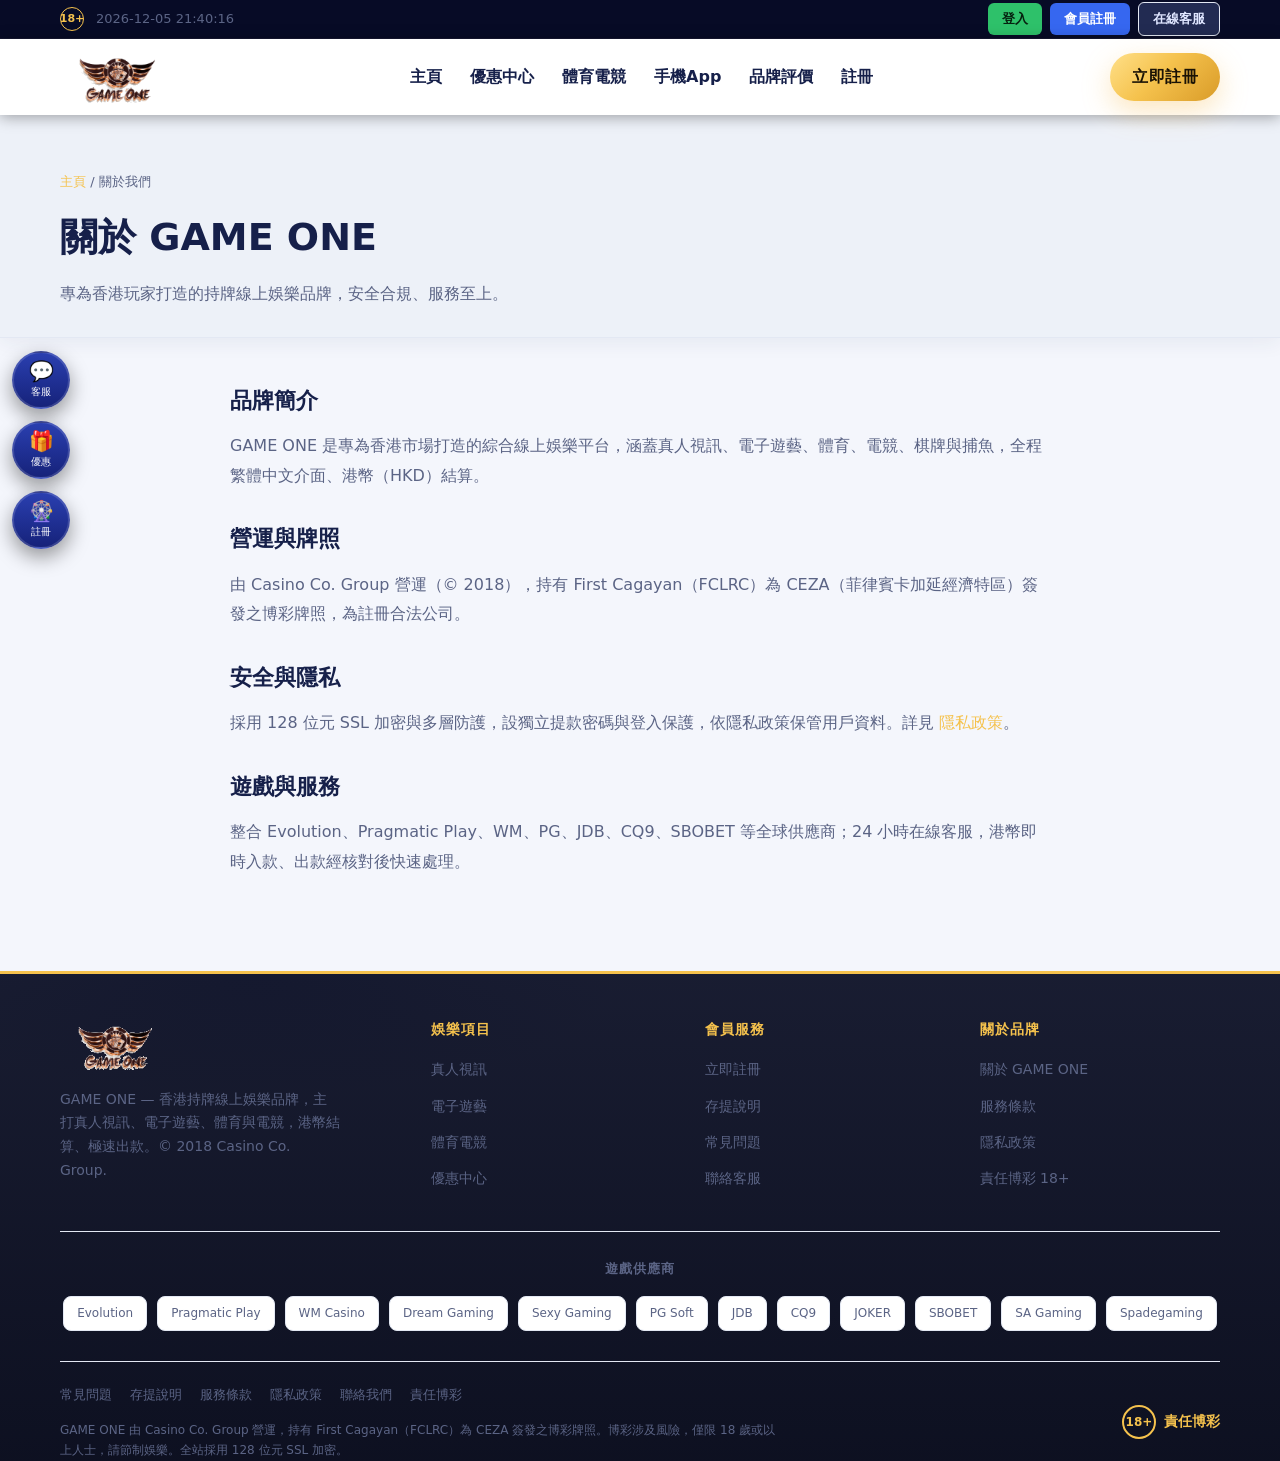
==== about-us/index.html @ ad7b5002 "1" ====
<!DOCTYPE html>
<html lang="zh-Hant-HK">
<head>
  <meta charset="UTF-8">
  <meta name="viewport" content="width=device-width, initial-scale=1.0">
  <title>關於 GAME ONE｜品牌與牌照 | GAME ONE</title>
  <meta name="description" content="關於 GAME ONE：Casino Co. Group 營運（© 2018），持 FCLRC/CEZA 牌照，128 位元加密，真人、體育、電競多元覆蓋。">
  <meta name="theme-color" content="#070707">
  <link rel="icon" type="image/png" href="/assets/img/favicon.png">
  <link rel="apple-touch-icon" href="/assets/img/favicon.png">
  <link rel="stylesheet" href="/style.css">
</head>
<body class="light">
  <div class="topbar"><div class="container topbar-in">
    <div class="tb-left"><span class="tb-18">18+</span><span class="tb-time" id="tbTime">&nbsp;</span></div>
    <div class="tb-right">
      <a href="https://g1vip.com/play-and-win/" class="tb-btn login" target="_blank" rel="nofollow noopener">登入</a>
      <a href="/register/" class="tb-btn reg">會員註冊</a>
      <a href="/contact/" class="tb-btn cs">在線客服</a>
    </div>
  </div></div>
  <header class="site-header"><div class="container nav">
    <a class="logo" href="/" aria-label="GAME ONE 首頁"><img src="/assets/img/logo.png" alt="GAME ONE"></a>
    <nav><ul class="nav-links" id="navLinks">
      <li><a href="/">主頁</a></li>
      <li><a href="/bonus/">優惠中心</a></li>
      <li><a href="/esports/">體育電競</a></li>
      <li><a href="/app/">手機App</a></li>
      <li><a href="/review/">品牌評價</a></li>
      <li><a href="/register/">註冊</a></li>
    </ul></nav>
    <a href="/register/" class="btn btn-gold btn-reg-top">立即註冊</a>
    <button class="nav-toggle" id="navToggle" aria-label="選單">☰</button>
  </div></header>
  <div class="side-rail">
    <a class="sr" href="https://g1vip.com/play-and-win/" target="_blank" rel="nofollow noopener" title="在線客服"><span>💬</span><small>客服</small></a>
    <a class="sr" href="/bonus/" title="優惠中心"><span>🎁</span><small>優惠</small></a>
    <a class="sr" href="/register/" title="會員註冊"><span>🎡</span><small>註冊</small></a>
  </div>
  <div class="mbar">
    <a href="https://g1vip.com/play-and-win/" target="_blank" rel="nofollow noopener">登入</a>
    <a href="/register/" class="reg">會員註冊</a>
    <a href="/contact/">客服</a>
  </div>
  <main id="main">
  <section class="doc-head"><div class="container"><div class="breadcrumb"><a href="/">主頁</a> / 關於我們</div><h1>關於 GAME ONE</h1><p>專為香港玩家打造的持牌線上娛樂品牌，安全合規、服務至上。</p></div></section>
  <div class="doc"><div class="container"><h2>品牌簡介</h2><p>GAME ONE 是專為香港市場打造的綜合線上娛樂平台，涵蓋真人視訊、電子遊藝、體育、電競、棋牌與捕魚，全程繁體中文介面、港幣（HKD）結算。</p>
<h2>營運與牌照</h2><p>由 Casino Co. Group 營運（© 2018），持有 First Cagayan（FCLRC）為 CEZA（菲律賓卡加延經濟特區）簽發之博彩牌照，為註冊合法公司。</p>
<h2>安全與隱私</h2><p>採用 128 位元 SSL 加密與多層防護，設獨立提款密碼與登入保護，依隱私政策保管用戶資料。詳見 <a href="/privacy/">隱私政策</a>。</p>
<h2>遊戲與服務</h2><p>整合 Evolution、Pragmatic Play、WM、PG、JDB、CQ9、SBOBET 等全球供應商；24 小時在線客服，港幣即時入款、出款經核對後快速處理。</p></div></div>
  </main>
  <footer class="site-footer"><div class="container">
    <div class="footer-top">
      <div class="footer-brand">
        <img src="/assets/img/logo.png" alt="GAME ONE" style="height:54px;width:auto;">
        <p>GAME ONE — 香港持牌線上娛樂品牌，主打真人視訊、電子遊藝、體育與電競，港幣結算、極速出款。© 2018 Casino Co. Group.</p>
      </div>
      <div class="footer-col"><h2>娛樂項目</h2><ul>
        <li><a href="/">真人視訊</a></li><li><a href="/">電子遊藝</a></li>
        <li><a href="/esports/">體育電競</a></li><li><a href="/bonus/">優惠中心</a></li>
      </ul></div>
      <div class="footer-col"><h2>會員服務</h2><ul>
        <li><a href="/register/">立即註冊</a></li><li><a href="/banking/">存提說明</a></li>
        <li><a href="/faq/">常見問題</a></li><li><a href="/contact/">聯絡客服</a></li>
      </ul></div>
      <div class="footer-col"><h2>關於品牌</h2><ul>
        <li><a href="/about-us/">關於 GAME ONE</a></li><li><a href="/terms/">服務條款</a></li>
        <li><a href="/privacy/">隱私政策</a></li><li><a href="/responsible/">責任博彩 18+</a></li>
      </ul></div>
    </div>
    <div class="partners"><h2>遊戲供應商</h2><div class="partners-row">
      <span>Evolution</span><span>Pragmatic Play</span><span>WM Casino</span><span>Dream Gaming</span>
      <span>Sexy Gaming</span><span>PG Soft</span><span>JDB</span><span>CQ9</span>
      <span>JOKER</span><span>SBOBET</span><span>SA Gaming</span><span>Spadegaming</span>
    </div></div>
    <div class="footer-bottom">
      <div class="foot-inner">
        <div class="footer-links">
          <a href="/faq/">常見問題</a><a href="/banking/">存提說明</a><a href="/terms/">服務條款</a><a href="/privacy/">隱私政策</a><a href="/contact/">聯絡我們</a><a href="/responsible/">責任博彩</a>
        </div>
        <p class="legal">GAME ONE 由 Casino Co. Group 營運，持有 First Cagayan（FCLRC）為 CEZA 簽發之博彩牌照。博彩涉及風險，僅限 18 歲或以上人士，請節制娛樂。全站採用 128 位元 SSL 加密。</p>
      </div>
      <span class="age"><span class="badge18">18+</span> 責任博彩</span>
    </div>
  </div></footer>
  <script>
    var nt=document.getElementById('navToggle');
    if(nt) nt.addEventListener('click',function(){document.body.classList.toggle('menu-open');});
    document.querySelectorAll('#navLinks a').forEach(function(a){a.addEventListener('click',function(){document.body.classList.remove('menu-open');});});
    var navEl=document.querySelector('.nav nav');
    if(navEl) navEl.addEventListener('click',function(e){if(e.target===navEl)document.body.classList.remove('menu-open');});
    (function(){var el=document.getElementById('tbTime');if(!el)return;function p(n){return(n<10?'0':'')+n;}
      function tick(){var d=new Date();el.textContent=d.getFullYear()+'-'+p(d.getMonth()+1)+'-'+p(d.getDate())+' '+p(d.getHours())+':'+p(d.getMinutes())+':'+p(d.getSeconds());}
      tick();setInterval(tick,1000);})();
    (function(){var bm=document.getElementById('bmodal');if(!bm)return;
      function close(){bm.classList.remove('on');document.body.style.overflow='';}
      function esc(s){var d=document.createElement('div');d.textContent=s||'';return d.innerHTML;}
      document.querySelectorAll('.bbanner').forEach(function(c){c.addEventListener('click',function(){
        document.getElementById('bmodalImg').src=c.getAttribute('data-img');
        document.getElementById('bmodalTitle').textContent=c.getAttribute('data-title');
        document.getElementById('bmodalMeta').innerHTML=
          '<div class="bd-row"><b>活動對象</b><span>'+esc(c.getAttribute('data-target'))+'</span></div>'+
          '<div class="bd-row"><b>活動時間</b><span>'+esc(c.getAttribute('data-time'))+'</span></div>'+
          '<div class="bd-row"><b>活動內容</b><span>'+esc(c.getAttribute('data-content'))+'</span></div>'+
          '<div class="bd-row"><b>活動規則</b><span>'+esc(c.getAttribute('data-rules'))+'</span></div>';
        bm.classList.add('on');document.body.style.overflow='hidden';});});
      document.getElementById('bmodalX').addEventListener('click',close);
      bm.addEventListener('click',function(e){if(e.target===bm)close();});})();
  </script>
</body>
</html>
---- style.css ----
/* =========================================================
   Gameone — 香港線上娛樂平台
   品牌風格：深色 + 金橙強調（參考 beton.ua「Територія гри」深色運動-高級風）
   語言：繁體中文（粵語市場 / 香港）
   ========================================================= */

:root {
  --bg:          #0a1030;
  --bg-2:        #0c1238;
  --bg-3:        #111a4a;
  --card:        #141d47;
  --card-2:      #1b2559;
  --line:        #2b366b;
  --text:        #eef1fb;
  --muted:       #9aa6cf;
  --gold:        #f5c24d;
  --gold-2:      #ffe089;
  --gold-3:      #d99b28;
  --accent:      #ff6a2b;
  --red:         #e2323f;
  --red-2:       #b31824;
  --green:       #35c281;
  --topbar:      #070b26;
  --header:      #ffffff;
  --ink:         #16204a;
  --radius:      14px;
  --radius-sm:   10px;
  --shadow:      0 18px 40px rgba(0,0,0,.45);
  --grad-gold:   linear-gradient(135deg, var(--gold-2), var(--gold) 45%, var(--gold-3));
  --grad-dark:   linear-gradient(180deg, #10101a, #07070b);
  --maxw:        1200px;
  --font:        "Noto Sans HK","PingFang HK","Microsoft JhengHei","Segoe UI",system-ui,-apple-system,sans-serif;
}

* { box-sizing: border-box; margin: 0; padding: 0; }

html { scroll-behavior: smooth; }

body {
  font-family: var(--font);
  background: linear-gradient(180deg, #0b1236 0%, #0a1030 40%, #080d26 100%) fixed;
  color: var(--text);
  line-height: 1.7;
  -webkit-font-smoothing: antialiased;
  overflow-x: hidden;
}

img { max-width: 100%; display: block; }
a { color: inherit; text-decoration: none; }

.container { width: 100%; max-width: var(--maxw); margin: 0 auto; padding: 0 20px; }

.section { padding: 60px 0; position: relative; }
.section:nth-child(even) { background: rgba(255,255,255,.015); }

.section-head { text-align: center; margin-bottom: 42px; }
.section-head .eyebrow {
  display: inline-block; font-size: 13px; letter-spacing: 3px; font-weight: 700;
  color: var(--gold); text-transform: uppercase; margin-bottom: 12px;
}
.section-head h2 {
  font-size: clamp(26px, 4vw, 40px); font-weight: 900; letter-spacing: 1px;
}
.section-head h2 span { color: var(--gold); }
.section-head p { color: var(--muted); max-width: 640px; margin: 14px auto 0; font-size: 16px; }

/* ---------- Buttons ---------- */
.btn {
  display: inline-flex; align-items: center; justify-content: center; gap: 8px;
  font-weight: 800; font-size: 16px; letter-spacing: .5px;
  padding: 14px 30px; border-radius: 999px; border: none; cursor: pointer;
  transition: transform .18s ease, box-shadow .18s ease, filter .18s ease;
  white-space: nowrap;
}
.btn-gold { background: var(--grad-gold); color: #1a1205; box-shadow: 0 10px 28px rgba(245,182,74,.35); }
.btn-gold:hover { transform: translateY(-2px); filter: brightness(1.06); box-shadow: 0 16px 34px rgba(245,182,74,.5); }
.btn-ghost { background: transparent; color: var(--text); border: 1.5px solid var(--line); }
.btn-ghost:hover { border-color: var(--gold); color: var(--gold); }
.btn-lg { padding: 17px 40px; font-size: 18px; }

/* ---------- Top utility bar ---------- */
.topbar { background: var(--topbar); border-bottom: 1px solid rgba(255,255,255,.06); font-size: 13px; }
.topbar-in { display: flex; align-items: center; justify-content: space-between; height: 38px; }
.tb-left { display: flex; align-items: center; gap: 12px; color: var(--muted); }
.tb-18 { display: inline-flex; align-items: center; justify-content: center; width: 24px; height: 24px; border-radius: 50%;
  border: 1.5px solid var(--gold); color: var(--gold); font-size: 11px; font-weight: 800; }
.tb-time { color: var(--muted); font-variant-numeric: tabular-nums; }
.tb-right { display: flex; align-items: center; gap: 8px; }
.tb-btn { padding: 5px 14px; border-radius: 6px; font-weight: 700; font-size: 13px; transition: filter .15s, transform .15s; }
.tb-btn:hover { filter: brightness(1.08); transform: translateY(-1px); }
.tb-btn.login { background: #2ec16a; color: #06210f; }
.tb-btn.reg { background: #3667f0; color: #fff; }
.tb-btn.cs { background: #222b52; color: #dfe6ff; border: 1px solid var(--line); }

/* ---------- White main header ---------- */
.site-header { position: sticky; top: 0; z-index: 50; background: var(--header);
  box-shadow: 0 2px 14px rgba(0,0,0,.35); }
.nav { display: flex; align-items: center; gap: 20px; height: 76px; }
.nav .logo { flex: none; }
.nav .logo img { height: 56px; width: auto; }
.nav nav { flex: 1; display: flex; justify-content: center; }
.nav-links { display: flex; gap: 4px; list-style: none; flex-wrap: wrap; justify-content: center; }
.nav-links a { display: block; padding: 8px 12px; border-radius: 8px; font-size: 16px; color: var(--ink);
  font-weight: 700; transition: color .15s, background .15s; white-space: nowrap; }
.nav-links a:hover { color: var(--red); background: rgba(226,50,63,.08); }
.btn-reg-top { flex: none; padding: 10px 22px; }
.nav-toggle { display: none; background: none; border: none; color: var(--ink); font-size: 28px; cursor: pointer; flex: none; }

/* ---------- Hero ---------- */
.hero {
  position: relative; min-height: 620px; display: flex; align-items: center;
  background:
    linear-gradient(105deg, rgba(7,7,7,.94) 32%, rgba(7,7,7,.55) 70%, rgba(7,7,7,.25)),
    radial-gradient(1200px 600px at 80% 10%, rgba(245,182,74,.16), transparent 60%),
    url("assets/img/hero-bg.webp") center/cover no-repeat, var(--grad-dark);
  border-bottom: 1px solid var(--line);
}
.hero-inner { max-width: 640px; padding: 60px 0; }
.hero .badge {
  display: inline-flex; align-items: center; gap: 8px; font-size: 13px; font-weight: 700;
  color: var(--gold-2); background: rgba(245,182,74,.1); border: 1px solid rgba(245,182,74,.3);
  padding: 7px 16px; border-radius: 999px; margin-bottom: 22px;
}
.hero h1 { font-size: clamp(34px, 6vw, 60px); line-height: 1.1; font-weight: 900; letter-spacing: 1px; }
.hero h1 .g { color: var(--gold); }
.hero .lead { color: var(--muted); font-size: 18px; margin: 22px 0 12px; }
.hero .hero-actions { display: flex; gap: 14px; flex-wrap: wrap; margin-top: 26px; }
.hero .hero-note { margin-top: 18px; font-size: 13px; color: var(--muted); }

.hero-stats { display: flex; gap: 30px; margin-top: 40px; flex-wrap: wrap; }
.hero-stats .stat .n { font-size: 28px; font-weight: 900; color: var(--gold); }
.hero-stats .stat .l { font-size: 13px; color: var(--muted); }

/* ---------- Trust strip ---------- */
.trust { background: var(--bg-2); border-bottom: 1px solid var(--line); padding: 20px 0; }
.trust-row { display: flex; flex-wrap: wrap; align-items: center; justify-content: center; gap: 14px 30px; }
.trust-item { display: flex; align-items: center; gap: 9px; font-size: 14px; color: var(--muted); font-weight: 600; }
.trust-item .ic { color: var(--gold); font-size: 18px; }

/* ---------- Description / About ---------- */
.about-grid { display: grid; grid-template-columns: 1.15fr .85fr; gap: 44px; align-items: center; }
.about-copy h2, .about-copy h3 { font-size: 24px; margin-bottom: 14px; }
.about-copy p { color: var(--muted); margin-bottom: 16px; }
.about-copy .chips { display: flex; flex-wrap: wrap; gap: 10px; margin-top: 18px; }
.chip { font-size: 13px; font-weight: 700; color: var(--gold-2); background: rgba(245,182,74,.08);
  border: 1px solid rgba(245,182,74,.25); padding: 7px 14px; border-radius: 999px; }
.about-media { border-radius: var(--radius); overflow: hidden; box-shadow: var(--shadow); border: 1px solid var(--line);
  aspect-ratio: 4/3; background: linear-gradient(135deg,#1a1a24,#0c0c12); }
.about-media img { width: 100%; height: 100%; object-fit: cover; }
.about-panel { display: flex; align-items: center; justify-content: center;
  background: radial-gradient(600px 300px at 30% 20%, rgba(245,182,74,.16), transparent 60%), linear-gradient(135deg,#1a1a24,#0c0c12); }
.about-panel-inner { text-align: center; padding: 30px; width: 100%; }
.about-logo { height: 58px; margin: 0 auto 26px; width: auto; }
.about-panel-stats { display: grid; grid-template-columns: 1fr 1fr; gap: 16px; }
.about-panel-stats div { background: rgba(255,255,255,.03); border: 1px solid var(--line); border-radius: 12px; padding: 16px 10px; }
.about-panel-stats b { display: block; font-size: 22px; color: var(--gold); font-weight: 900; }
.about-panel-stats small { color: var(--muted); font-size: 12px; }

.feature-grid { display: grid; grid-template-columns: repeat(4,1fr); gap: 18px; margin-top: 50px; }
.feature { background: var(--card); border: 1px solid var(--line); border-radius: var(--radius); padding: 26px 22px; transition: border-color .2s, transform .2s; }
.feature:hover { border-color: rgba(245,182,74,.5); transform: translateY(-4px); }
.feature .ic { width: 46px; height: 46px; border-radius: 12px; background: var(--grad-gold); color: #1a1205;
  display: flex; align-items: center; justify-content: center; font-size: 22px; font-weight: 900; margin-bottom: 16px; }
.feature h3 { font-size: 17px; margin-bottom: 8px; }
.feature p { font-size: 14px; color: var(--muted); }

/* ---------- Live casino ---------- */
.live-wrap { display: grid; grid-template-columns: .95fr 1.05fr; gap: 44px; align-items: center; }
.live-media { position: relative; border-radius: var(--radius); overflow: hidden; box-shadow: var(--shadow);
  border: 1px solid var(--line); aspect-ratio: 16/11; background: linear-gradient(135deg,#20141b,#0c0c12); }
.live-media img { width: 100%; height: 100%; object-fit: cover; }
.live-media .play { position: absolute; inset: 0; display: flex; align-items: center; justify-content: center; }
.live-media .play span { width: 74px; height: 74px; border-radius: 50%; background: rgba(245,182,74,.92); color:#1a1205;
  display: flex; align-items: center; justify-content: center; font-size: 26px; box-shadow: 0 0 0 12px rgba(245,182,74,.18); }
.live-copy h2, .live-copy h3 { font-size: 26px; margin-bottom: 12px; }
.live-copy p { color: var(--muted); margin-bottom: 20px; }
.provider-grid { display: grid; grid-template-columns: repeat(3,1fr); gap: 12px; }
.provider { background: var(--card-2); border: 1px solid var(--line); border-radius: var(--radius-sm);
  padding: 14px 10px; text-align: center; font-weight: 700; font-size: 14px; color: var(--text); transition: .2s; }
.provider:hover { border-color: var(--gold); color: var(--gold); }
.provider small { display: block; color: var(--muted); font-weight: 500; font-size: 12px; margin-top: 2px; }

/* ---------- Slots ---------- */
.slots-grid { display: grid; grid-template-columns: repeat(4,1fr); gap: 18px; }
.slot-card { background: var(--card); border: 1px solid var(--line); border-radius: var(--radius);
  overflow: hidden; transition: transform .2s, border-color .2s; }
.slot-card:hover { transform: translateY(-6px); border-color: var(--gold); }
.slot-thumb { aspect-ratio: 3/4; background: linear-gradient(135deg,#241a10,#0e0e14); position: relative; overflow: hidden; }
.slot-thumb img { width: 100%; height: 100%; object-fit: cover; }
.slot-thumb .rank { position: absolute; top: 10px; left: 10px; background: var(--grad-gold); color:#1a1205;
  font-weight: 900; font-size: 13px; width: 30px; height: 30px; border-radius: 8px; display: flex; align-items: center; justify-content: center; }
.slot-thumb .hot { position: absolute; top: 10px; right: 10px; background: var(--accent); color: #fff;
  font-size: 11px; font-weight: 800; padding: 4px 9px; border-radius: 999px; }
.slot-body { padding: 14px 16px; }
.slot-body h3 { font-size: 16px; }
.slot-body .prov { font-size: 12px; color: var(--muted); margin-top: 2px; }
.slot-body .rtp { margin-top: 10px; font-size: 12px; color: var(--green); font-weight: 700; }
.slots-more { text-align: center; margin-top: 36px; }
.provider-strip { display: flex; flex-wrap: wrap; gap: 10px; justify-content: center; margin-top: 34px; }
.provider-strip .p { font-size: 13px; font-weight: 700; color: var(--muted); background: var(--card-2);
  border: 1px solid var(--line); padding: 8px 16px; border-radius: 999px; }

/* ---------- Bonuses ---------- */
.bonus-grid { display: grid; grid-template-columns: repeat(3,1fr); gap: 22px; }
.bonus-card { position: relative; background: var(--card); border: 1px solid var(--line); border-radius: var(--radius);
  padding: 0; overflow: hidden; display: flex; flex-direction: column; transition: transform .2s, border-color .2s; }
.bonus-card:hover { transform: translateY(-5px); border-color: rgba(245,182,74,.55); }
.bonus-card.featured { border-color: var(--gold); box-shadow: 0 0 0 1px var(--gold), var(--shadow); }
.bonus-media { aspect-ratio: 16/8; background: linear-gradient(135deg,#2a1c0d,#0e0e14); position: relative; }
.bonus-media img { width: 100%; height: 100%; object-fit: cover; }
.bonus-media .tag { position: absolute; top: 12px; left: 12px; background: var(--grad-gold); color:#1a1205;
  font-size: 12px; font-weight: 800; padding: 5px 12px; border-radius: 999px; }
.bonus-body { padding: 22px 22px 26px; display: flex; flex-direction: column; flex: 1; }
.bonus-body h3 { font-size: 19px; margin-bottom: 6px; }
.bonus-body .amt { font-size: 30px; font-weight: 900; color: var(--gold); margin: 6px 0 10px; }
.bonus-body p { font-size: 14px; color: var(--muted); flex: 1; }
.bonus-body .btn { margin-top: 18px; width: 100%; }

.cashback { margin-top: 36px; background: var(--card-2); border: 1px solid var(--line); border-radius: var(--radius); padding: 26px 28px; }
.cashback h3 { font-size: 18px; margin-bottom: 16px; text-align: center; }
.cashback-row { display: flex; flex-wrap: wrap; gap: 16px; justify-content: center; }
.cashback-item { text-align: center; padding: 8px 20px; }
.cashback-item .n { font-size: 26px; font-weight: 900; color: var(--gold); }
.cashback-item .l { font-size: 13px; color: var(--muted); }

/* ---------- Promo codes ---------- */
.promo-grid { display: grid; grid-template-columns: repeat(3,1fr); gap: 18px; }
.promo-card { background: linear-gradient(135deg, var(--card-2), var(--card)); border: 1px dashed rgba(245,182,74,.5);
  border-radius: var(--radius); padding: 24px; text-align: center; position: relative; }
.promo-card .label { font-size: 13px; color: var(--muted); font-weight: 600; }
.promo-card .code { font-size: 26px; font-weight: 900; letter-spacing: 2px; color: var(--gold-2);
  margin: 12px 0; font-family: "Courier New", monospace; }
.promo-card .desc { font-size: 13px; color: var(--muted); margin-bottom: 16px; min-height: 40px; }
.promo-card .copy { background: transparent; border: 1.5px solid var(--gold); color: var(--gold); border-radius: 999px;
  padding: 9px 22px; font-weight: 700; cursor: pointer; transition: .18s; }
.promo-card .copy:hover { background: var(--gold); color: #1a1205; }
.promo-note { text-align: center; color: var(--muted); font-size: 13px; margin-top: 22px; }
.promo-card .step-no { font-size: 34px; font-weight: 900; color: var(--gold-2); font-family: "Courier New", monospace; margin-bottom: 6px; }
.promo-card h3 { font-size: 18px; margin-bottom: 8px; }
.promo-list { display: grid; grid-template-columns: repeat(3,1fr); gap: 16px; }
.promo-item { text-align: left; padding: 14px 16px; background: rgba(255,255,255,.03); border: 1px solid var(--line); border-radius: var(--radius-sm); }
.promo-item b { display: block; color: var(--gold); font-size: 15px; margin-bottom: 5px; }
.promo-item span { color: var(--muted); font-size: 13px; line-height: 1.55; }
@media (max-width: 960px) { .promo-list { grid-template-columns: 1fr; } }

/* ---------- Mobile ---------- */
.mobile-wrap { display: grid; grid-template-columns: 1fr 1fr; gap: 44px; align-items: center; }
.mobile-copy h2, .mobile-copy h3 { font-size: 28px; margin-bottom: 14px; }
.mobile-copy p { color: var(--muted); margin-bottom: 22px; }
.mobile-list { list-style: none; display: flex; flex-direction: column; gap: 14px; margin-bottom: 26px; }
.mobile-list li { display: flex; gap: 12px; align-items: flex-start; font-size: 15px; }
.mobile-list li .ic { color: var(--gold); font-weight: 900; }
.store-badges { display: flex; gap: 14px; flex-wrap: wrap; }
.store { display: flex; align-items: center; gap: 10px; background: var(--card-2); border: 1px solid var(--line);
  border-radius: 12px; padding: 10px 18px; font-weight: 700; transition: .2s; }
.store:hover { border-color: var(--gold); }
.store .ic { font-size: 24px; }
.store small { display: block; font-size: 11px; color: var(--muted); font-weight: 500; }
.mobile-media { display: flex; justify-content: center; }
.phone { width: 280px; aspect-ratio: 9/18; border-radius: 34px; border: 8px solid #1c1c24; background: linear-gradient(135deg,#181820,#0b0b10);
  box-shadow: var(--shadow); overflow: hidden; position: relative; }
.phone img { width: 100%; height: 100%; object-fit: cover; }
.phone::before { content: ""; position: absolute; top: 12px; left: 50%; transform: translateX(-50%); width: 90px; height: 6px; background: #2a2a35; border-radius: 999px; z-index: 2; }

/* ---------- CTA band ---------- */
.cta-band { background: var(--grad-gold); color: #1a1205; text-align: center; padding: 54px 0; }
.cta-band h2 { font-size: clamp(24px,4vw,36px); font-weight: 900; }
.cta-band p { margin: 10px 0 24px; font-weight: 600; opacity: .85; }
.cta-band .btn { background: #0e0e12; color: var(--gold-2); }
.cta-band .btn:hover { background: #000; }

/* ---------- Footer ---------- */
.site-footer { background: var(--bg-2); border-top: 1px solid var(--line); padding: 54px 0 26px; }
.footer-top { display: grid; grid-template-columns: 1.4fr 1fr 1fr 1fr; gap: 34px; }
.footer-brand img { height: 46px; margin-bottom: 16px; }
.footer-brand p { color: var(--muted); font-size: 14px; max-width: 280px; }
.footer-col h2 { font-size: 14px; letter-spacing: 1px; text-transform: uppercase; color: var(--gold); margin-bottom: 14px; }
.footer-col ul { list-style: none; display: flex; flex-direction: column; gap: 9px; }
.footer-col a { color: var(--muted); font-size: 14px; }
.footer-col a:hover { color: var(--gold); }
.partners { margin-top: 40px; padding-top: 26px; border-top: 1px solid var(--line); }
.partners h2 { text-align: center; color: var(--muted); font-size: 13px; letter-spacing: 1px; margin-bottom: 16px; text-transform: uppercase; }
.partners-row { display: flex; flex-wrap: wrap; gap: 10px; justify-content: center; }
.partners-row span { font-size: 12px; color: var(--muted); background: var(--card); border: 1px solid var(--line); padding: 6px 13px; border-radius: 8px; }
.footer-bottom { margin-top: 30px; padding-top: 22px; border-top: 1px solid var(--line); display: flex; flex-wrap: wrap; gap: 14px; justify-content: space-between; align-items: center; }
.footer-bottom .legal { font-size: 12px; color: var(--muted); max-width: 720px; }
.footer-bottom .age { display: inline-flex; align-items: center; gap: 8px; font-weight: 800; color: var(--gold); font-size: 14px; }
.footer-bottom .age .badge18 { width: 34px; height: 34px; border-radius: 50%; border: 2px solid var(--gold); display: inline-flex; align-items: center; justify-content: center; font-size: 12px; }

/* ---------- Responsive ---------- */
@media (max-width: 960px) {
  .feature-grid { grid-template-columns: repeat(2,1fr); }
  .slots-grid { grid-template-columns: repeat(2,1fr); }
  .about-grid, .live-wrap, .mobile-wrap { grid-template-columns: 1fr; }
  .bonus-grid, .promo-grid { grid-template-columns: 1fr; }
  .footer-top { grid-template-columns: 1fr 1fr; }
}
@media (max-width: 560px) {
  .slots-grid { grid-template-columns: 1fr 1fr; }
  .provider-grid { grid-template-columns: 1fr 1fr; }
  .hero-stats { gap: 20px; }
  .nav-cta .btn-ghost { display: none; }
  .footer-top { grid-template-columns: 1fr; }
  .section { padding: 54px 0; }
}

/* ---------- Sports & E-Sports ---------- */
.sports-grid { display: grid; grid-template-columns: 1fr 1fr; gap: 20px; }
.sport-card { background: var(--card); border: 1px solid var(--line); border-radius: var(--radius); padding: 30px 28px; transition: border-color .2s, transform .2s; }
.sport-card:hover { border-color: rgba(245,182,74,.5); transform: translateY(-4px); }
.sport-ic { width: 56px; height: 56px; border-radius: 14px; background: var(--grad-gold); display: flex; align-items: center; justify-content: center; font-size: 28px; margin-bottom: 16px; }
.sport-card h3 { font-size: 22px; margin-bottom: 10px; }
.sport-card p { color: var(--muted); font-size: 15px; margin-bottom: 18px; }
.sport-card .provider-strip { justify-content: flex-start; margin-top: 0; }
.cat-strip { display: grid; grid-template-columns: repeat(4,1fr); gap: 16px; margin-top: 20px; }
.cat { background: var(--card-2); border: 1px solid var(--line); border-radius: var(--radius-sm); padding: 18px 20px; }
.cat b { display: block; color: var(--gold); font-size: 17px; margin-bottom: 5px; }
.cat span { color: var(--muted); font-size: 13px; }

/* ---------- FAQ ---------- */
.faq-list { max-width: 860px; margin: 0 auto; display: flex; flex-direction: column; gap: 12px; }
.faq-item { background: var(--card); border: 1px solid var(--line); border-radius: var(--radius-sm); overflow: hidden; }
.faq-item summary { list-style: none; cursor: pointer; padding: 20px 24px; font-size: 16px; font-weight: 700; color: var(--text);
  display: flex; align-items: center; justify-content: space-between; gap: 14px; transition: color .15s; }
.faq-item summary::-webkit-details-marker { display: none; }
.faq-item summary::after { content: "+"; color: var(--gold); font-size: 24px; font-weight: 400; flex: none; transition: transform .2s; }
.faq-item[open] summary { color: var(--gold); }
.faq-item[open] summary::after { transform: rotate(45deg); }
.faq-item summary:hover { color: var(--gold); }
.faq-a { padding: 0 24px 22px; color: var(--muted); font-size: 15px; line-height: 1.7; }

@media (max-width: 960px) {
  .sports-grid { grid-template-columns: 1fr; }
  .cat-strip { grid-template-columns: 1fr 1fr; }
}
@media (max-width: 560px) {
  .cat-strip { grid-template-columns: 1fr; }
}

/* ---------- Inner page hero ---------- */
.page-hero { position: relative; padding: 92px 0 60px; border-bottom: 1px solid var(--line);
  background: linear-gradient(105deg, rgba(7,7,7,.93) 30%, rgba(7,7,7,.62) 72%, rgba(7,7,7,.35)),
    radial-gradient(1000px 500px at 85% 0, rgba(245,182,74,.14), transparent 60%),
    var(--hero) center/cover no-repeat, var(--grad-dark); }
.page-hero .breadcrumb { font-size: 13px; color: var(--muted); margin-bottom: 14px; }
.page-hero .breadcrumb a { color: var(--gold); }
.page-hero h1 { font-size: clamp(30px, 5vw, 48px); font-weight: 900; letter-spacing: 1px; max-width: 780px; }
.page-hero p { color: var(--muted); font-size: 17px; margin-top: 14px; max-width: 660px; }
.page-hero .hero-actions { margin-top: 26px; display: flex; gap: 14px; flex-wrap: wrap; }

/* ---------- Review page ---------- */
.score-big { font-size: 64px; font-weight: 900; color: var(--gold); line-height: 1; }
.rating-row { display: flex; align-items: center; gap: 16px; margin-bottom: 14px; }
.rating-row .lbl { width: 96px; color: var(--muted); font-size: 14px; flex: none; }
.rating-bar { flex: 1; height: 10px; background: var(--card-2); border-radius: 999px; overflow: hidden; border: 1px solid var(--line); }
.rating-bar i { display: block; height: 100%; background: var(--grad-gold); border-radius: 999px; }
.rating-row .val { width: 40px; text-align: right; font-weight: 800; color: var(--gold); flex: none; }
.pros-cons { display: grid; grid-template-columns: 1fr 1fr; gap: 20px; }
.pc-card { background: var(--card); border: 1px solid var(--line); border-radius: var(--radius); padding: 26px; }
.pc-card h3 { font-size: 19px; margin-bottom: 14px; }
.pc-card.good h4 { color: var(--green); }
.pc-card.warn h4 { color: var(--accent); }
.pc-card ul { list-style: none; display: flex; flex-direction: column; gap: 12px; }
.pc-card li { display: flex; gap: 10px; font-size: 14px; color: var(--muted); line-height: 1.6; }
.pc-card li .m { flex: none; font-size: 18px; line-height: 1.3; }
.pc-card.good li .m { color: var(--green); }
.pc-card.warn li .m { color: var(--accent); }
@media (max-width: 960px) { .pros-cons { grid-template-columns: 1fr; } }

/* ---------- Showcase grid (контентные страницы) ---------- */
.show-grid { display: grid; grid-template-columns: repeat(3,1fr); gap: 18px; }
.show-card { background: var(--card); border: 1px solid var(--line); border-radius: var(--radius); overflow: hidden; transition: transform .2s, border-color .2s; }
.show-card:hover { transform: translateY(-4px); border-color: var(--gold); }
.show-card .th { aspect-ratio: 16/10; overflow: hidden; }
.show-card img { width: 100%; height: 100%; object-fit: cover; }
.show-card .cap { padding: 13px 16px; font-weight: 700; font-size: 15px; }
@media (max-width: 768px) { .show-grid { grid-template-columns: 1fr 1fr; } }

/* ---------- Текстовые (служебные) страницы ---------- */
.doc-head { padding: 56px 0 30px; border-bottom: 1px solid var(--line); background: var(--bg-2); }
.doc-head .breadcrumb { font-size: 13px; color: var(--muted); margin-bottom: 12px; }
.doc-head .breadcrumb a { color: var(--gold); }
.doc-head h1 { font-size: clamp(26px,4vw,38px); font-weight: 900; }
.doc-head p { color: var(--muted); margin-top: 10px; max-width: 680px; }
.doc { padding: 44px 0 60px; }
.doc .container { max-width: 860px; }
.doc h2 { font-size: 22px; font-weight: 800; margin: 30px 0 12px; }
.doc h2:first-child { margin-top: 0; }
.doc h3 { font-size: 17px; font-weight: 700; color: var(--gold); margin: 24px 0 8px; }
.doc p { color: var(--muted); margin-bottom: 14px; line-height: 1.85; }
.doc ul { color: var(--muted); margin: 0 0 16px 22px; }
.doc li { margin-bottom: 8px; line-height: 1.7; }
.doc a { color: var(--gold); }
.doc strong { color: var(--text); }

/* ---------- Footer legal links ---------- */
.foot-inner { flex: 1; }
.footer-links { display: flex; flex-wrap: wrap; gap: 8px 18px; margin-bottom: 14px; }
.footer-links a { color: var(--muted); font-size: 13px; }
.footer-links a:hover { color: var(--gold); }

/* ==========================================================
   ПОРТАЛЬНЫЙ ДИЗАЙН (главная) + навигация мобайл
   ========================================================== */

/* --- Hero carousel --- */
.hero-carousel { position: relative; background: #0a0f2a; }
.hero-carousel .slide { display: none; min-height: 420px; align-items: center;
  background: linear-gradient(90deg, rgba(10,15,42,.92) 0%, rgba(10,15,42,.55) 45%, rgba(10,15,42,.15) 70%), var(--b) center/cover no-repeat; }
.hero-carousel .slide.on { display: flex; animation: fade .6s ease; }
@keyframes fade { from{opacity:.3} to{opacity:1} }
.hc-in { width: 100%; }
.hc-txt { max-width: 560px; padding: 30px 0; }
.hc-txt h1 { font-size: clamp(30px,5vw,54px); font-weight: 900; line-height: 1.12; letter-spacing: 1px;
  text-shadow: 0 4px 18px rgba(0,0,0,.5); }
.hc-txt h1 span { color: var(--gold); }
.hc-txt p { color: #dfe6ff; font-size: 17px; margin: 16px 0 22px; }
.hc-txt p b { color: var(--gold-2); font-size: 22px; }
.hero-carousel .dots { position: absolute; bottom: 16px; left: 0; right: 0; display: flex; gap: 9px; justify-content: center; }
.hero-carousel .dot { width: 10px; height: 10px; border-radius: 50%; background: rgba(255,255,255,.35); cursor: pointer; transition: .2s; }
.hero-carousel .dot.on { background: var(--gold); width: 26px; border-radius: 6px; }

/* --- Marquee --- */
.marquee { background: #fff; border-bottom: 3px solid var(--gold); }
.marquee-in { display: flex; align-items: center; gap: 14px; height: 46px; overflow: hidden; }
.mq-label { flex: none; color: var(--red); font-weight: 800; font-size: 14px; }
.mq-track { flex: 1; overflow: hidden; white-space: nowrap; }
.mq-track span { display: inline-block; padding-left: 100%; color: var(--ink); font-size: 14px; font-weight: 600;
  animation: mq 22s linear infinite; }
@keyframes mq { from{transform:translateX(0)} to{transform:translateX(-100%)} }
.mq-more { flex: none; color: var(--red); font-weight: 700; font-size: 13px; }

/* --- Games + leaderboard --- */
.games-wrap { padding: 40px 0 56px; }
.games-layout { display: grid; grid-template-columns: 1fr 300px; gap: 26px; align-items: start; }
.games-title { font-size: 24px; font-weight: 900; margin-bottom: 20px; position: relative; padding-left: 14px; }
.games-title::before { content: ""; position: absolute; left: 0; top: 3px; bottom: 3px; width: 5px; border-radius: 3px; background: var(--grad-gold); }
.games-grid { display: grid; grid-template-columns: repeat(3,1fr); gap: 16px; }
.game-card { position: relative; border-radius: var(--radius); overflow: hidden; aspect-ratio: 16/10;
  border: 1px solid var(--line); background: var(--card); transition: transform .2s, box-shadow .2s; }
.game-card img { width: 100%; height: 100%; object-fit: cover; transition: transform .3s; }
.game-card:hover { transform: translateY(-5px); box-shadow: 0 16px 30px rgba(0,0,0,.45); }
.game-card:hover img { transform: scale(1.06); }
.game-card .gc-label { position: absolute; left: 0; right: 0; bottom: 0; padding: 26px 16px 14px;
  background: linear-gradient(180deg, transparent, rgba(6,10,30,.92)); color: #fff; font-weight: 800; font-size: 19px;
  text-shadow: 0 2px 8px rgba(0,0,0,.6); }
.game-card .gc-tag { position: absolute; top: 10px; left: 10px; background: var(--red); color: #fff;
  font-size: 11px; font-weight: 800; padding: 4px 10px; border-radius: 6px; }

.leaderboard { background: linear-gradient(180deg,#20172f,#140d24); border: 1px solid #3a2a5a; border-radius: var(--radius);
  padding: 18px 16px; box-shadow: var(--shadow); }
.leaderboard h4 { text-align: center; font-size: 15px; color: var(--gold-2); margin-bottom: 14px; letter-spacing: .5px; }
.leaderboard ol { list-style: none; display: flex; flex-direction: column; gap: 8px; }
.leaderboard li { display: flex; align-items: center; gap: 10px; background: rgba(255,255,255,.03);
  border: 1px solid rgba(255,255,255,.06); border-radius: 8px; padding: 9px 12px; font-size: 14px; }
.leaderboard .rk { width: 22px; height: 22px; border-radius: 50%; background: #2c2242; color: var(--gold);
  display: flex; align-items: center; justify-content: center; font-weight: 800; font-size: 12px; flex: none; }
.leaderboard li:nth-child(1) .rk { background: var(--grad-gold); color: #241705; }
.leaderboard li:nth-child(2) .rk { background: #c9d2e6; color: #1a2033; }
.leaderboard li:nth-child(3) .rk { background: #d99b28; color: #241705; }
.leaderboard .nm { flex: 1; color: var(--text); font-family: monospace; }
.leaderboard .amt { color: var(--gold); font-weight: 800; }

/* --- Floating side rail + mobile bottom bar --- */
.side-rail { position: fixed; left: 12px; top: 50%; transform: translateY(-50%); z-index: 40;
  display: flex; flex-direction: column; gap: 12px; }
.side-rail .sr { width: 58px; height: 58px; border-radius: 50%; background: linear-gradient(180deg,#2a3fb0,#16227a);
  border: 2px solid rgba(255,255,255,.15); display: flex; flex-direction: column; align-items: center; justify-content: center;
  color: #fff; box-shadow: 0 8px 20px rgba(0,0,0,.4); transition: transform .18s; }
.side-rail .sr span { font-size: 20px; line-height: 1; }
.side-rail .sr small { font-size: 10px; margin-top: 2px; }
.side-rail .sr:hover { transform: scale(1.08); }

.mbar { display: none; position: fixed; left: 0; right: 0; bottom: 0; z-index: 45; height: 56px;
  background: #0a0f2e; border-top: 1px solid var(--line); }
.mbar a { flex: 1; display: flex; align-items: center; justify-content: center; color: var(--muted); font-weight: 700; font-size: 15px; }
.mbar a.reg { background: var(--grad-gold); color: #241705; }

/* --- footer/doc tweaks for navy --- */
.doc-head { background: var(--bg-2); }
.trust { background: var(--bg-2); }
.site-footer { background: #070b26; }

/* ==========================================================
   RESPONSIVE (мобильная оптимизация)
   ========================================================== */
@media (max-width: 1024px) {
  .games-layout { grid-template-columns: 1fr; }
  .leaderboard { order: -1; }
}
@media (max-width: 900px) {
  .nav { gap: 12px; }
  .nav-toggle { display: block; margin-left: auto; }
  .btn-reg-top { display: none; }
  /* полноэкранный оверлей-меню (высокий z-index, вне stacking-context шапки) */
  .nav nav { position: fixed; inset: 0; z-index: 9999; display: none;
    background: rgba(6,10,32,.97); backdrop-filter: blur(6px);
    flex-direction: column; align-items: center; justify-content: center; padding: 60px 22px; }
  body.menu-open { overflow: hidden; }
  body.menu-open .nav nav { display: flex; }
  .nav nav::before { content: "✕"; position: absolute; top: 18px; right: 22px; font-size: 30px; color: #fff; }
  .nav-links { flex-direction: column; align-items: stretch; gap: 4px; width: 100%; max-width: 360px; }
  .nav-links a { color: #fff; font-size: 20px; font-weight: 700; text-align: center; padding: 15px;
    border-bottom: 1px solid rgba(255,255,255,.1); border-radius: 0; }
  .nav-links a:hover { color: var(--gold); background: transparent; }
}
@media (max-width: 720px) {
  .topbar-in { height: 34px; }
  .tb-time { display: none; }
  .tb-btn.cs { display: none; }
  .side-rail { display: none; }
  .mbar { display: flex; }
  body { padding-bottom: 56px; }
  .hero-carousel .slide { min-height: 300px; }
  .games-grid { grid-template-columns: 1fr 1fr; gap: 12px; }
  .game-card .gc-label { font-size: 15px; padding: 20px 12px 10px; }
  .nav .logo img { height: 46px; }
}
@media (max-width: 440px) {
  .games-grid { grid-template-columns: 1fr; }
  .tb-btn { padding: 4px 10px; font-size: 12px; }
}

/* ==========================================================
   FOOTER под референс (About us / Partner / Browser / Guide)
   ========================================================== */
.site-footer { background:
   linear-gradient(180deg, rgba(6,10,32,.92), rgba(4,7,24,.96)),
   radial-gradient(600px 200px at 20% 0, rgba(40,55,140,.25), transparent 60%);
  border-top: 3px solid var(--gold); padding: 44px 0 0; position: relative; margin-top: 20px; }
.footer-cols { display: grid; grid-template-columns: 1.1fr 1.2fr 1fr; gap: 40px; padding-bottom: 30px; }
.fcol h5 { font-size: 20px; font-weight: 800; color: #fff; margin-bottom: 16px; display: flex; align-items: baseline; gap: 8px; }
.fcol h5 small { font-size: 13px; color: var(--muted); font-weight: 500; letter-spacing: .5px; }
.fcol h5.mt { margin-top: 26px; }
.foot-logo { height: 58px; width: auto; margin-bottom: 12px; }
.foot-about { color: var(--muted); font-size: 13px; line-height: 1.85; max-width: 320px; }
.guide-links { display: grid; grid-template-columns: 1fr 1fr; gap: 9px 16px; max-width: 340px; }
.guide-links a { color: var(--muted); font-size: 14px; transition: color .15s; }
.guide-links a:hover { color: var(--gold); }
.partner-grid { display: grid; grid-template-columns: repeat(4,1fr); gap: 10px; }
.partner-grid span { display: flex; align-items: center; justify-content: center; text-align: center; font-size: 12px;
  color: #cfd6ef; background: rgba(255,255,255,.05); border: 1px solid rgba(255,255,255,.08); border-radius: 6px;
  padding: 10px 6px; font-weight: 600; min-height: 42px; transition: .15s; }
.partner-grid span:hover { border-color: var(--gold); color: var(--gold-2); }
.browser-row { display: flex; gap: 26px; }
.br { text-align: center; color: var(--muted); font-size: 13px; }
.br .bi { display: flex; align-items: center; justify-content: center; width: 56px; height: 56px; margin: 0 auto 8px;
  border-radius: 50%; background: rgba(255,255,255,.06); border: 1px solid rgba(255,255,255,.12); font-size: 24px; color: #fff; }
.br b { display: block; color: #dfe6ff; font-size: 13px; font-weight: 700; }
.br small { display: block; margin-top: 3px; font-size: 11px; color: var(--muted); }
.footer-legal { border-top: 1px solid rgba(255,255,255,.08); padding: 18px 0 26px; }
.footer-legal p { color: #7f8ab5; font-size: 12px; line-height: 1.75; margin-bottom: 10px; }
.footer-legal .footer-links { display: flex; flex-wrap: wrap; gap: 8px 18px; }
.footer-legal .footer-links a { color: var(--muted); font-size: 13px; }
.footer-legal .footer-links a:hover { color: var(--gold); }
@media (max-width: 900px) {
  .footer-cols { grid-template-columns: 1fr; gap: 28px; }
  .browser-row { justify-content: flex-start; }
}
@media (max-width: 560px) {
  .partner-grid { grid-template-columns: repeat(3,1fr); }
}

/* ==========================================================
   СВЕТЛАЯ ТЕМА — все страницы, кроме главной (body.light)
   ========================================================== */
body.light {
  --bg: #f4f6fc; --bg-2: #eef1f8; --bg-3: #e6eaf4;
  --card: #ffffff; --card-2: #f6f8fc; --line: #e3e8f3;
  --text: #16204a; --muted: #5b6485;
  background: #f4f6fc; color: var(--text);
}
body.light .section:nth-child(even) { background: rgba(20,30,70,.03); }
/* карточки на светлом — лёгкая тень */
body.light .feature, body.light .bonus-card, body.light .slot-card, body.light .promo-card,
body.light .sport-card, body.light .show-card, body.light .faq-item, body.light .cashback,
body.light .pc-card, body.light .cat, body.light .provider, body.light .doc-head {
  box-shadow: 0 6px 18px rgba(30,45,90,.06); }
/* чипы: делаем читаемыми на светлом */
body.light .chip { color: #b06f12; background: rgba(245,182,74,.14); border-color: rgba(245,182,74,.4); }
body.light .provider-strip .p { color: #55607f; background: #eef1f8; }
/* page-hero (тёмная картинка) — текст оставляем светлым */
body.light .page-hero h1 { color: #fff; }
body.light .page-hero p { color: #e7ecff; }
body.light .page-hero .breadcrumb { color: #c7d0ee; }
body.light .page-hero .breadcrumb a { color: var(--gold-2); }
body.light .page-hero .btn-ghost { color: #fff; border-color: rgba(255,255,255,.5); }
body.light .page-hero .btn-ghost:hover { border-color: var(--gold); color: var(--gold-2); }
/* заголовки секций/док — тёмные, акцент-span золотой сохраняем */
body.light .section-head h2, body.light .about-copy h3, body.light .live-copy h3,
body.light .mobile-copy h3, body.light .doc h2 { color: var(--text); }
body.light .doc-head { background: #edf1f8; }
body.light .btn-ghost { color: var(--text); border-color: #cfd6e6; }

/* ==========================================================
   Страница бонусов: баннеры + модалка; wordmark в about-панели
   ========================================================== */
.about-wordmark { font-size: 38px; font-weight: 900; letter-spacing: 2px; color: #fff; margin-bottom: 6px; text-shadow: 0 2px 10px rgba(0,0,0,.4); }
.about-wordmark span { color: var(--gold); }
.about-tag { color: var(--muted); font-size: 14px; margin-bottom: 24px; letter-spacing: 1px; }

.bonus-banner-grid { display: grid; grid-template-columns: repeat(2,1fr); gap: 18px; }
.bbanner { position: relative; display: block; width: 100%; padding: 0; border: 1px solid var(--line);
  border-radius: 12px; overflow: hidden; cursor: pointer; background: var(--card);
  box-shadow: 0 6px 18px rgba(30,45,90,.08); transition: transform .2s, box-shadow .2s; }
.bbanner img { width: 100%; height: auto; display: block; transition: transform .3s; }
.bbanner:hover { transform: translateY(-4px); box-shadow: 0 14px 30px rgba(30,45,90,.18); }
.bbanner:hover img { transform: scale(1.04); }
.bbanner::after { content: "查看詳情 ▸"; position: absolute; inset: 0; display: flex; align-items: center; justify-content: center;
  background: rgba(8,12,34,.55); color: #fff; font-weight: 800; font-size: 18px; letter-spacing: 1px; opacity: 0; transition: opacity .2s; }
.bbanner:hover::after { opacity: 1; }

.bmodal { position: fixed; inset: 0; z-index: 10000; display: none; align-items: center; justify-content: center;
  padding: 20px; background: rgba(2,4,14,.8); }
.bmodal.on { display: flex; }
.bmodal-box { position: relative; background: #fff; border-radius: 16px; max-width: 720px; width: 100%;
  max-height: 90vh; overflow-y: auto; box-shadow: 0 30px 70px rgba(0,0,0,.6); animation: bmpop .2s ease; }
@keyframes bmpop { from { transform: translateY(14px); opacity: .4; } to { transform: none; opacity: 1; } }
.bmodal-box img { width: 100%; display: block; border-radius: 16px 16px 0 0; }
.bmodal-x { position: absolute; top: 12px; right: 12px; width: 40px; height: 40px; border: none; border-radius: 50%;
  background: rgba(0,0,0,.55); color: #fff; font-size: 20px; cursor: pointer; z-index: 2; transition: background .15s; }
.bmodal-x:hover { background: rgba(0,0,0,.8); }
.bmodal-body { padding: 22px 26px 28px; }
.bmodal-body h3 { font-size: 23px; font-weight: 900; color: #16204a; margin-bottom: 10px; }
.bmodal-body p { color: #566; font-size: 15px; line-height: 1.8; margin-bottom: 20px; }

@media (max-width: 760px) {
  .bonus-banner-grid { grid-template-columns: 1fr; }
}

/* модалка бонусов: структурированные детали */
.bmodal-meta { margin-bottom: 18px; }
.bd-row { display: grid; grid-template-columns: 84px 1fr; gap: 12px; padding: 11px 0; border-bottom: 1px solid #eef1f6; font-size: 14px; }
.bd-row:last-child { border-bottom: none; }
.bd-row b { color: var(--gold-3); font-weight: 800; }
.bd-row span { color: #3f4a63; line-height: 1.75; }
.bmodal-note { color: #97a0b8; font-size: 12px; margin-top: 14px; }

/* оптимизация мобильного hero (главная) */
@media (max-width: 720px) {
  .hero { min-height: auto; padding: 40px 0 46px; }
  .hero::before { content: ""; position: absolute; inset: 0;
    background: linear-gradient(180deg, rgba(8,12,32,.55) 0%, rgba(8,12,32,.72) 55%, rgba(8,12,32,.9) 100%); }
  .hero .container { position: relative; z-index: 1; }
  .hero-inner { padding: 0 18px; max-width: 100%; }
  .hero h1 { font-size: 27px; line-height: 1.38; }
  .hero .lead { font-size: 14px; line-height: 1.85; margin: 20px 0 0; }
  .hero .hero-actions { flex-direction: column; align-items: stretch; gap: 12px; margin-top: 28px; }
  .hero .hero-actions .btn { width: 100%; padding: 15px; font-size: 16px; }
  .hero .hero-note { font-size: 12px; margin-top: 22px; padding-top: 18px; border-top: 1px solid rgba(255,255,255,.12); }
  .hero-stats { gap: 20px 8px; margin-top: 22px; justify-content: space-between; }
  .hero-stats .stat { flex: 1 1 22%; min-width: 68px; }
  .hero-stats .stat .n { font-size: 21px; }
  .hero-stats .stat .l { font-size: 11px; }
}

/* фикс: панель "о бренде" не должна обрезать контент (wordmark) */
.about-panel { aspect-ratio: auto; overflow: visible; }
.about-panel .about-panel-inner { padding: 30px 24px; }
@media (max-width: 720px) {
  .about-wordmark { font-size: 30px; letter-spacing: 1px; }
  .about-panel .about-panel-inner { padding: 26px 18px; }
}

/* ---------- Новый сайт: home-hero ---------- */
.home-hero { padding: 70px 0 62px; }
.home-hero h1 { font-size: clamp(32px,5vw,52px); }
.hero-badge { display: inline-flex; align-items: center; gap: 8px; font-size: 13px; font-weight: 700; color: var(--gold-2);
  background: rgba(245,182,74,.12); border: 1px solid rgba(245,182,74,.32); padding: 7px 16px; border-radius: 999px; margin-bottom: 18px; }
.hero-stats2 { display: flex; gap: 34px; margin-top: 32px; flex-wrap: wrap; }
.hero-stats2 .stat .n { font-size: 28px; font-weight: 900; color: var(--gold); }
.hero-stats2 .stat .l { font-size: 13px; color: var(--muted); }
@media (max-width: 720px) {
  .home-hero { padding: 44px 0 46px; }
  .hero-stats2 { gap: 18px 22px; margin-top: 24px; justify-content: space-between; }
  .hero-stats2 .stat { flex: 1 1 22%; min-width: 68px; }
  .hero-stats2 .stat .n { font-size: 21px; }
}
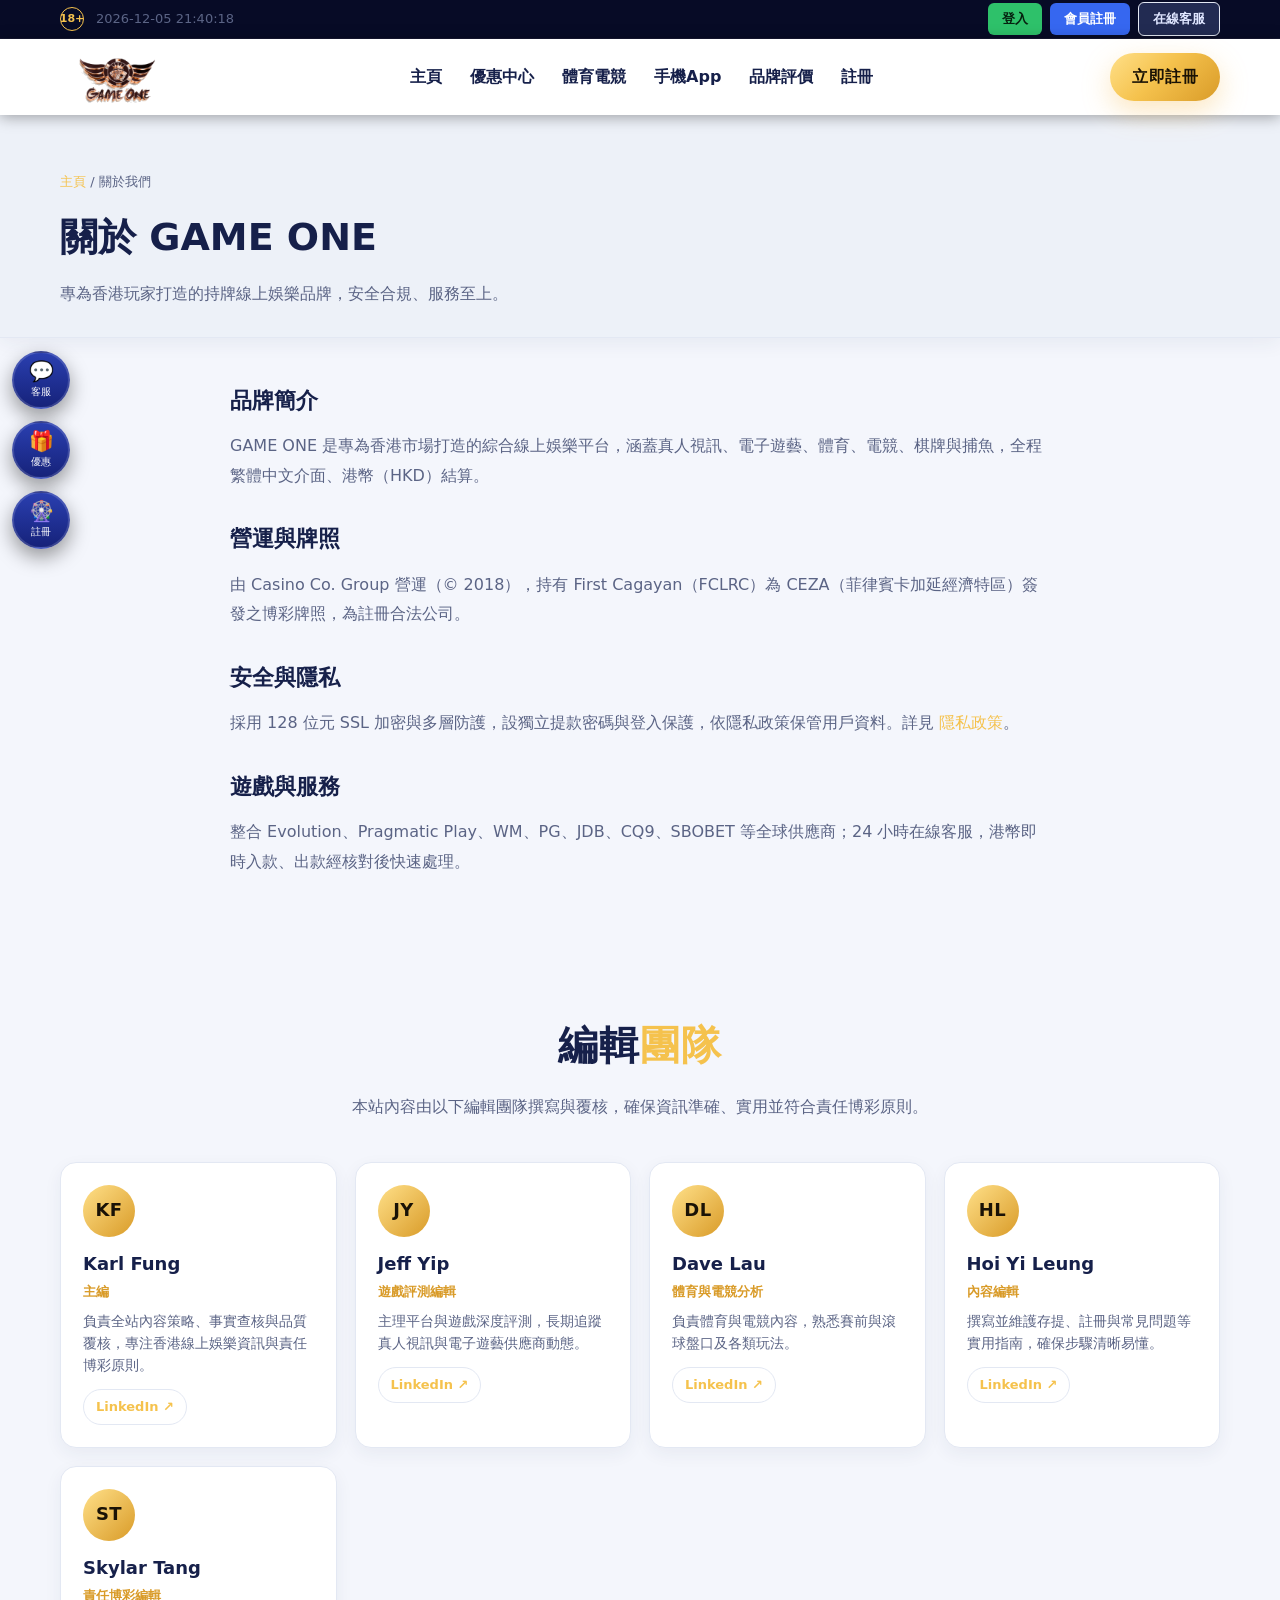
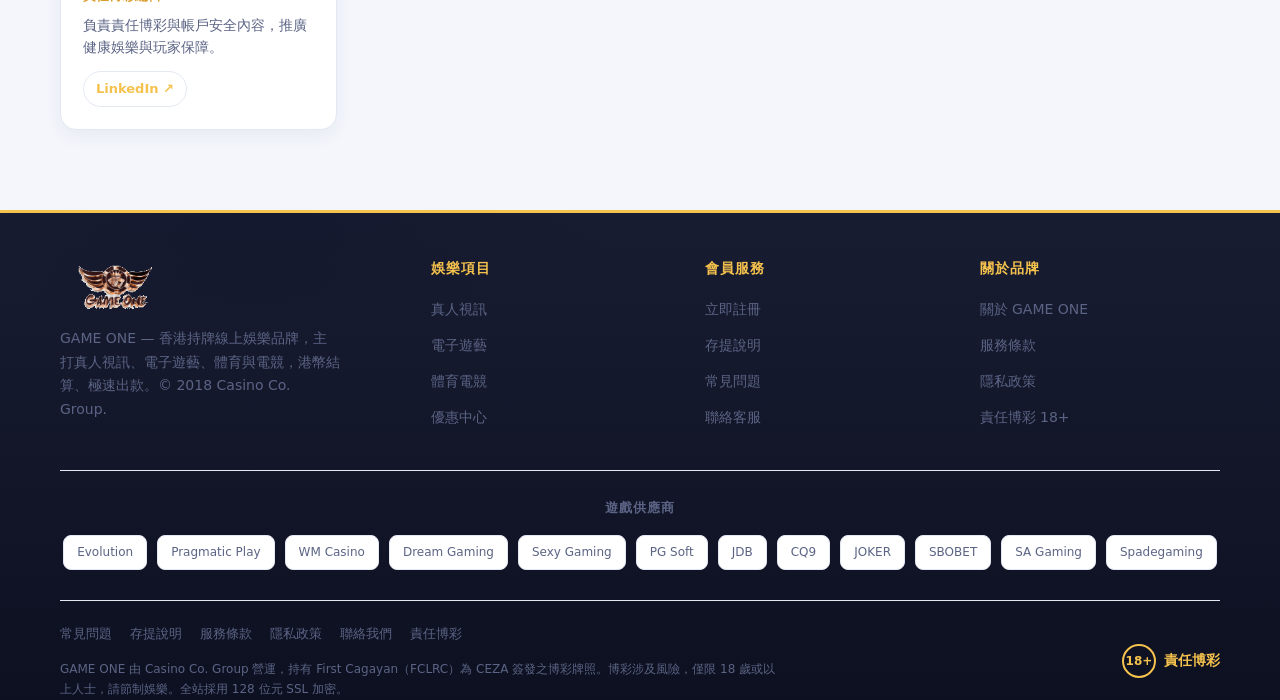
==== commit 273ed035: "1" ====
--- a/about-us/index.html
+++ b/about-us/index.html
@@ -9,6 +9,269 @@
   <link rel="icon" type="image/png" href="/assets/img/favicon.png">
   <link rel="apple-touch-icon" href="/assets/img/favicon.png">
   <link rel="stylesheet" href="/style.css">
+  <script type="application/ld+json">
+{
+ "@context": "https://schema.org",
+ "@graph": [
+  {
+   "@type": [
+    "Organization",
+    "OnlineBusiness"
+   ],
+   "@id": "https://gameone-hk.web.app/#organization",
+   "name": "GAME ONE",
+   "url": "https://gameone-hk.web.app/",
+   "logo": {
+    "@type": "ImageObject",
+    "@id": "https://gameone-hk.web.app/#logo",
+    "url": "https://gameone-hk.web.app/assets/img/logo.png",
+    "caption": "GAME ONE"
+   },
+   "alternateName": [
+    "Gameone",
+    "GAME ONE 娛樂城"
+   ],
+   "description": "GAME ONE：香港持牌線上娛樂品牌，主打真人視訊、電子遊藝、體育與電競，港幣結算、極速出款。由 Casino Co. Group 營運，持有 First Cagayan（FCLRC）為 CEZA 簽發之博彩牌照。",
+   "slogan": "真人視訊旗艦：安全、迅速、尊爵",
+   "foundingDate": "2018",
+   "parentOrganization": {
+    "@type": "Organization",
+    "name": "Casino Co. Group"
+   },
+   "areaServed": {
+    "@type": "AdministrativeArea",
+    "name": "香港"
+   },
+   "knowsLanguage": [
+    "zh-Hant",
+    "en"
+   ],
+   "image": {
+    "@id": "https://gameone-hk.web.app/#logo"
+   },
+   "contactPoint": {
+    "@type": "ContactPoint",
+    "contactType": "customer service",
+    "availableLanguage": [
+     "zh-Hant",
+     "yue",
+     "en"
+    ],
+    "hoursAvailable": {
+     "@type": "OpeningHoursSpecification",
+     "dayOfWeek": [
+      "Monday",
+      "Tuesday",
+      "Wednesday",
+      "Thursday",
+      "Friday",
+      "Saturday",
+      "Sunday"
+     ],
+     "opens": "00:00",
+     "closes": "23:59"
+    },
+    "url": "https://gameone-hk.web.app/contact/"
+   },
+   "employee": [
+    {
+     "@id": "https://gameone-hk.web.app/about-us/#karl-fung"
+    },
+    {
+     "@id": "https://gameone-hk.web.app/about-us/#jeff-yip"
+    },
+    {
+     "@id": "https://gameone-hk.web.app/about-us/#dave-lau"
+    },
+    {
+     "@id": "https://gameone-hk.web.app/about-us/#hoi-yi-leung"
+    },
+    {
+     "@id": "https://gameone-hk.web.app/about-us/#skylar-tang"
+    }
+   ]
+  },
+  {
+   "@type": "WebSite",
+   "@id": "https://gameone-hk.web.app/#website",
+   "url": "https://gameone-hk.web.app/",
+   "name": "GAME ONE",
+   "alternateName": "GAME ONE 香港",
+   "description": "GAME ONE 香港持牌線上娛樂：頂級真人視訊、3000+ 電子遊藝、體育電競，128 位元加密、港幣結算、24 小時客服、最高 2.7% 返水。",
+   "publisher": {
+    "@id": "https://gameone-hk.web.app/#organization"
+   },
+   "inLanguage": "zh-Hant-HK",
+   "copyrightYear": 2018,
+   "copyrightHolder": {
+    "@type": "Organization",
+    "name": "Casino Co. Group"
+   }
+  },
+  {
+   "@type": "AboutPage",
+   "@id": "https://gameone-hk.web.app/about-us/#webpage",
+   "url": "https://gameone-hk.web.app/about-us/",
+   "name": "關於 GAME ONE｜品牌與牌照",
+   "description": "關於 GAME ONE：Casino Co. Group 營運（© 2018），持 FCLRC/CEZA 牌照，128 位元加密，真人、體育、電競多元覆蓋。",
+   "inLanguage": "zh-Hant-HK",
+   "isPartOf": {
+    "@id": "https://gameone-hk.web.app/#website"
+   },
+   "about": {
+    "@id": "https://gameone-hk.web.app/#organization"
+   },
+   "publisher": {
+    "@id": "https://gameone-hk.web.app/#organization"
+   },
+   "datePublished": "2026-07-14",
+   "dateModified": "2026-07-15",
+   "breadcrumb": {
+    "@id": "https://gameone-hk.web.app/about-us/#breadcrumb"
+   },
+   "author": {
+    "@id": "https://gameone-hk.web.app/#organization"
+   },
+   "mainEntity": {
+    "@id": "https://gameone-hk.web.app/#organization"
+   }
+  },
+  {
+   "@type": "BreadcrumbList",
+   "@id": "https://gameone-hk.web.app/about-us/#breadcrumb",
+   "itemListElement": [
+    {
+     "@type": "ListItem",
+     "position": 1,
+     "name": "主頁",
+     "item": "https://gameone-hk.web.app/"
+    },
+    {
+     "@type": "ListItem",
+     "position": 2,
+     "name": "關於我們",
+     "item": "https://gameone-hk.web.app/about-us/"
+    }
+   ]
+  },
+  {
+   "@type": "Person",
+   "@id": "https://gameone-hk.web.app/about-us/#karl-fung",
+   "name": "Karl Fung",
+   "jobTitle": "主編",
+   "url": "https://gameone-hk.web.app/about-us/#karl-fung",
+   "sameAs": [
+    "https://hk.linkedin.com/in/karlfung"
+   ],
+   "worksFor": {
+    "@id": "https://gameone-hk.web.app/#organization"
+   },
+   "description": "負責全站內容策略、事實查核與品質覆核，專注香港線上娛樂資訊與責任博彩原則。",
+   "knowsAbout": [
+    "線上娛樂平台",
+    "內容策略",
+    "香港市場"
+   ],
+   "knowsLanguage": [
+    "zh-Hant",
+    "en"
+   ]
+  },
+  {
+   "@type": "Person",
+   "@id": "https://gameone-hk.web.app/about-us/#jeff-yip",
+   "name": "Jeff Yip",
+   "jobTitle": "遊戲評測編輯",
+   "url": "https://gameone-hk.web.app/about-us/#jeff-yip",
+   "sameAs": [
+    "https://hk.linkedin.com/in/jeff-yip-sk"
+   ],
+   "worksFor": {
+    "@id": "https://gameone-hk.web.app/#organization"
+   },
+   "description": "主理平台與遊戲深度評測，長期追蹤真人視訊與電子遊藝供應商動態。",
+   "knowsAbout": [
+    "真人視訊",
+    "電子遊藝",
+    "平台評測"
+   ],
+   "knowsLanguage": [
+    "zh-Hant",
+    "en"
+   ]
+  },
+  {
+   "@type": "Person",
+   "@id": "https://gameone-hk.web.app/about-us/#dave-lau",
+   "name": "Dave Lau",
+   "jobTitle": "體育與電競分析",
+   "url": "https://gameone-hk.web.app/about-us/#dave-lau",
+   "sameAs": [
+    "https://hk.linkedin.com/in/davelauks"
+   ],
+   "worksFor": {
+    "@id": "https://gameone-hk.web.app/#organization"
+   },
+   "description": "負責體育與電競內容，熟悉賽前與滾球盤口及各類玩法。",
+   "knowsAbout": [
+    "體育博彩",
+    "電競賽事",
+    "盤口玩法"
+   ],
+   "knowsLanguage": [
+    "zh-Hant",
+    "en"
+   ]
+  },
+  {
+   "@type": "Person",
+   "@id": "https://gameone-hk.web.app/about-us/#hoi-yi-leung",
+   "name": "Hoi Yi Leung",
+   "jobTitle": "內容編輯",
+   "url": "https://gameone-hk.web.app/about-us/#hoi-yi-leung",
+   "sameAs": [
+    "https://ee.linkedin.com/in/leunghoiyi"
+   ],
+   "worksFor": {
+    "@id": "https://gameone-hk.web.app/#organization"
+   },
+   "description": "撰寫並維護存提、註冊與常見問題等實用指南，確保步驟清晰易懂。",
+   "knowsAbout": [
+    "存提流程",
+    "會員服務",
+    "玩家指南"
+   ],
+   "knowsLanguage": [
+    "zh-Hant",
+    "en"
+   ]
+  },
+  {
+   "@type": "Person",
+   "@id": "https://gameone-hk.web.app/about-us/#skylar-tang",
+   "name": "Skylar Tang",
+   "jobTitle": "責任博彩編輯",
+   "url": "https://gameone-hk.web.app/about-us/#skylar-tang",
+   "sameAs": [
+    "https://hk.linkedin.com/in/skylar-tang-447521111"
+   ],
+   "worksFor": {
+    "@id": "https://gameone-hk.web.app/#organization"
+   },
+   "description": "負責責任博彩與帳戶安全內容，推廣健康娛樂與玩家保障。",
+   "knowsAbout": [
+    "責任博彩",
+    "帳戶安全",
+    "玩家保障"
+   ],
+   "knowsLanguage": [
+    "zh-Hant",
+    "en"
+   ]
+  }
+ ]
+}
+  </script>
 </head>
 <body class="light">
   <div class="topbar"><div class="container topbar-in">
@@ -48,6 +311,41 @@
 <h2>營運與牌照</h2><p>由 Casino Co. Group 營運（© 2018），持有 First Cagayan（FCLRC）為 CEZA（菲律賓卡加延經濟特區）簽發之博彩牌照，為註冊合法公司。</p>
 <h2>安全與隱私</h2><p>採用 128 位元 SSL 加密與多層防護，設獨立提款密碼與登入保護，依隱私政策保管用戶資料。詳見 <a href="/privacy/">隱私政策</a>。</p>
 <h2>遊戲與服務</h2><p>整合 Evolution、Pragmatic Play、WM、PG、JDB、CQ9、SBOBET 等全球供應商；24 小時在線客服，港幣即時入款、出款經核對後快速處理。</p></div></div>
+    <section class="section" id="team"><div class="container">
+    <div class="section-head"><h2>編輯<span>團隊</span></h2><p>本站內容由以下編輯團隊撰寫與覆核，確保資訊準確、實用並符合責任博彩原則。</p></div>
+    <div class="team-grid">
+      <article class="team-card" id="karl-fung">
+        <div class="tc-ava">KF</div>
+        <h3>Karl Fung</h3><div class="tc-role">主編</div>
+        <p>負責全站內容策略、事實查核與品質覆核，專注香港線上娛樂資訊與責任博彩原則。</p>
+        <a class="tc-li" href="https://hk.linkedin.com/in/karlfung" target="_blank" rel="noopener">LinkedIn ↗</a>
+      </article>
+      <article class="team-card" id="jeff-yip">
+        <div class="tc-ava">JY</div>
+        <h3>Jeff Yip</h3><div class="tc-role">遊戲評測編輯</div>
+        <p>主理平台與遊戲深度評測，長期追蹤真人視訊與電子遊藝供應商動態。</p>
+        <a class="tc-li" href="https://hk.linkedin.com/in/jeff-yip-sk" target="_blank" rel="noopener">LinkedIn ↗</a>
+      </article>
+      <article class="team-card" id="dave-lau">
+        <div class="tc-ava">DL</div>
+        <h3>Dave Lau</h3><div class="tc-role">體育與電競分析</div>
+        <p>負責體育與電競內容，熟悉賽前與滾球盤口及各類玩法。</p>
+        <a class="tc-li" href="https://hk.linkedin.com/in/davelauks" target="_blank" rel="noopener">LinkedIn ↗</a>
+      </article>
+      <article class="team-card" id="hoi-yi-leung">
+        <div class="tc-ava">HL</div>
+        <h3>Hoi Yi Leung</h3><div class="tc-role">內容編輯</div>
+        <p>撰寫並維護存提、註冊與常見問題等實用指南，確保步驟清晰易懂。</p>
+        <a class="tc-li" href="https://ee.linkedin.com/in/leunghoiyi" target="_blank" rel="noopener">LinkedIn ↗</a>
+      </article>
+      <article class="team-card" id="skylar-tang">
+        <div class="tc-ava">ST</div>
+        <h3>Skylar Tang</h3><div class="tc-role">責任博彩編輯</div>
+        <p>負責責任博彩與帳戶安全內容，推廣健康娛樂與玩家保障。</p>
+        <a class="tc-li" href="https://hk.linkedin.com/in/skylar-tang-447521111" target="_blank" rel="noopener">LinkedIn ↗</a>
+      </article>
+    </div>
+  </div></section>
   </main>
   <footer class="site-footer"><div class="container">
     <div class="footer-top">
--- a/style.css
+++ b/style.css
@@ -676,3 +676,19 @@
   .hero-stats2 .stat { flex: 1 1 22%; min-width: 68px; }
   .hero-stats2 .stat .n { font-size: 21px; }
 }
+
+/* ===== Editorial team & bylines ===== */
+.byline { margin-top: 10px; font-size: 13px; color: var(--muted); }
+.byline a { color: var(--gold); text-decoration: none; font-weight: 600; }
+.byline a:hover { text-decoration: underline; }
+.page-hero .byline { color: #c7cfeb; }
+.page-hero .byline a { color: var(--gold-2); }
+.team-grid { display: grid; grid-template-columns: repeat(auto-fit, minmax(220px, 1fr)); gap: 18px; margin-top: 8px; }
+.team-card { background: var(--card); border: 1px solid var(--line); border-radius: 16px; padding: 22px; }
+.team-card h3 { margin: 12px 0 2px; font-size: 18px; color: var(--text); }
+.tc-ava { width: 52px; height: 52px; border-radius: 50%; display: flex; align-items: center; justify-content: center; font-weight: 900; color: #1a1206; background: linear-gradient(135deg, var(--gold-2), var(--gold-3)); font-size: 18px; letter-spacing: .5px; }
+.tc-role { font-size: 13px; color: var(--gold-3); font-weight: 700; margin-bottom: 8px; }
+.team-card p { font-size: 14px; color: var(--muted); line-height: 1.55; margin: 0 0 12px; }
+.tc-li { display: inline-block; font-size: 13px; font-weight: 700; color: var(--gold); text-decoration: none; border: 1px solid var(--line); padding: 6px 12px; border-radius: 999px; }
+.tc-li:hover { border-color: var(--gold); }
+body.light .team-card { box-shadow: 0 6px 18px rgba(30,45,90,.06); }
